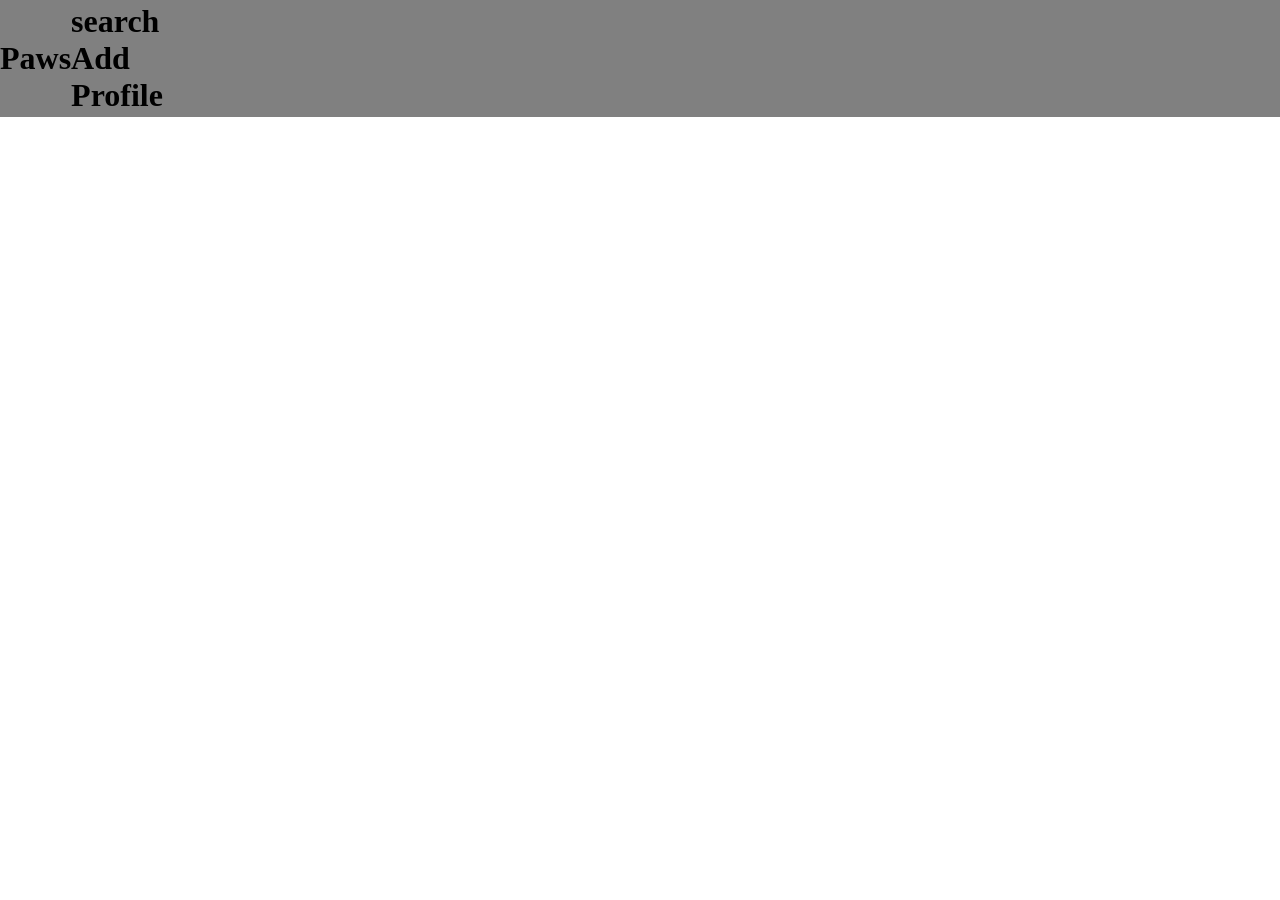
==== index.html @ 9fe13c65 "Added basic login and signup page" ====
<!DOCTYPE html>
<html lang="en">
<head>
  <meta charset="UTF-8">
  <meta name="viewport" content="width=device-width, initial-scale=1.0">
  <title>Paws Main</title>
  <link rel="stylesheet" href="./styles/index.css">
</head>
<body>

  <div class="navbar">
    <div class="left-navbar">
      <!-- <img src="./images/logo.jpg" id="logo"> -->
      <h1>Paws</h1>
    </div>

    <div class="right-navbar">
      <h1>search</h1>
      <h1>Add</h1>
      <h1>Profile</h1>
    </div>
  </div>

</body>
</html>
---- styles/index.css ----
*{
  margin:0;
  padding:0;
  box-sizing:border-box;
}

body{
  height:100vh;
}

.navbar{
  height: 13vh;
  background-color:grey;
  position:sticky;
  top:0;
  display:flex;
  align-items:center;
}

#logo{
  height:11vh;
}
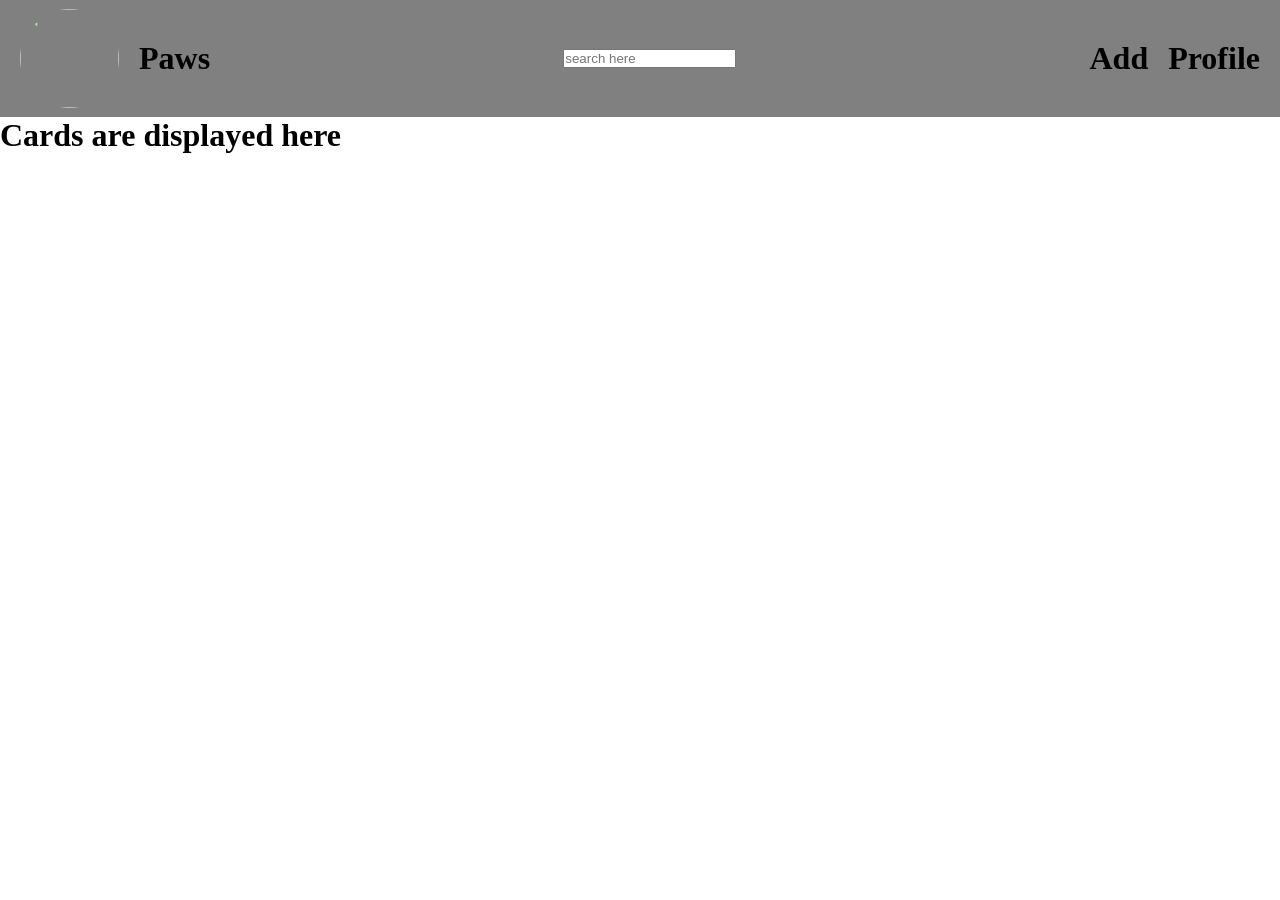
==== commit 1afd8d49: "Created a basic index.html page and added basic css" ====
--- a/index.html
+++ b/index.html
@@ -10,16 +10,22 @@
 
   <div class="navbar">
     <div class="left-navbar">
-      <!-- <img src="./images/logo.jpg" id="logo"> -->
+      <img src="./images/logo.jpg" id="logo">
       <h1>Paws</h1>
     </div>
 
+    <div id="search-bar">
+        <input type="text" placeholder="search here">
+    </div>
+
     <div class="right-navbar">
-      <h1>search</h1>
       <h1>Add</h1>
       <h1>Profile</h1>
     </div>
   </div>
-
+  
+  <div class="cards">
+      <h1>Cards are displayed here</h1>
+  </div>
 </body>
 </html>
--- a/styles/index.css
+++ b/styles/index.css
@@ -15,8 +15,30 @@
   top:0;
   display:flex;
   align-items:center;
+  padding:0 20px;
+}
+
+.left-navbar{
+  display:flex;
+  gap:20px;
+  align-items:center;
+}
+
+.right-navbar{
+  display:flex; 
+  align-items:flex-end;
+  margin-left:auto;
+  gap:20px;
 }
 
 #logo{
   height:11vh;
+  width:11vh;
+  border-radius:50rem;
+}
+
+#search-bar{
+  flex:1;
+  display:flex; 
+  justify-content:center;
 }
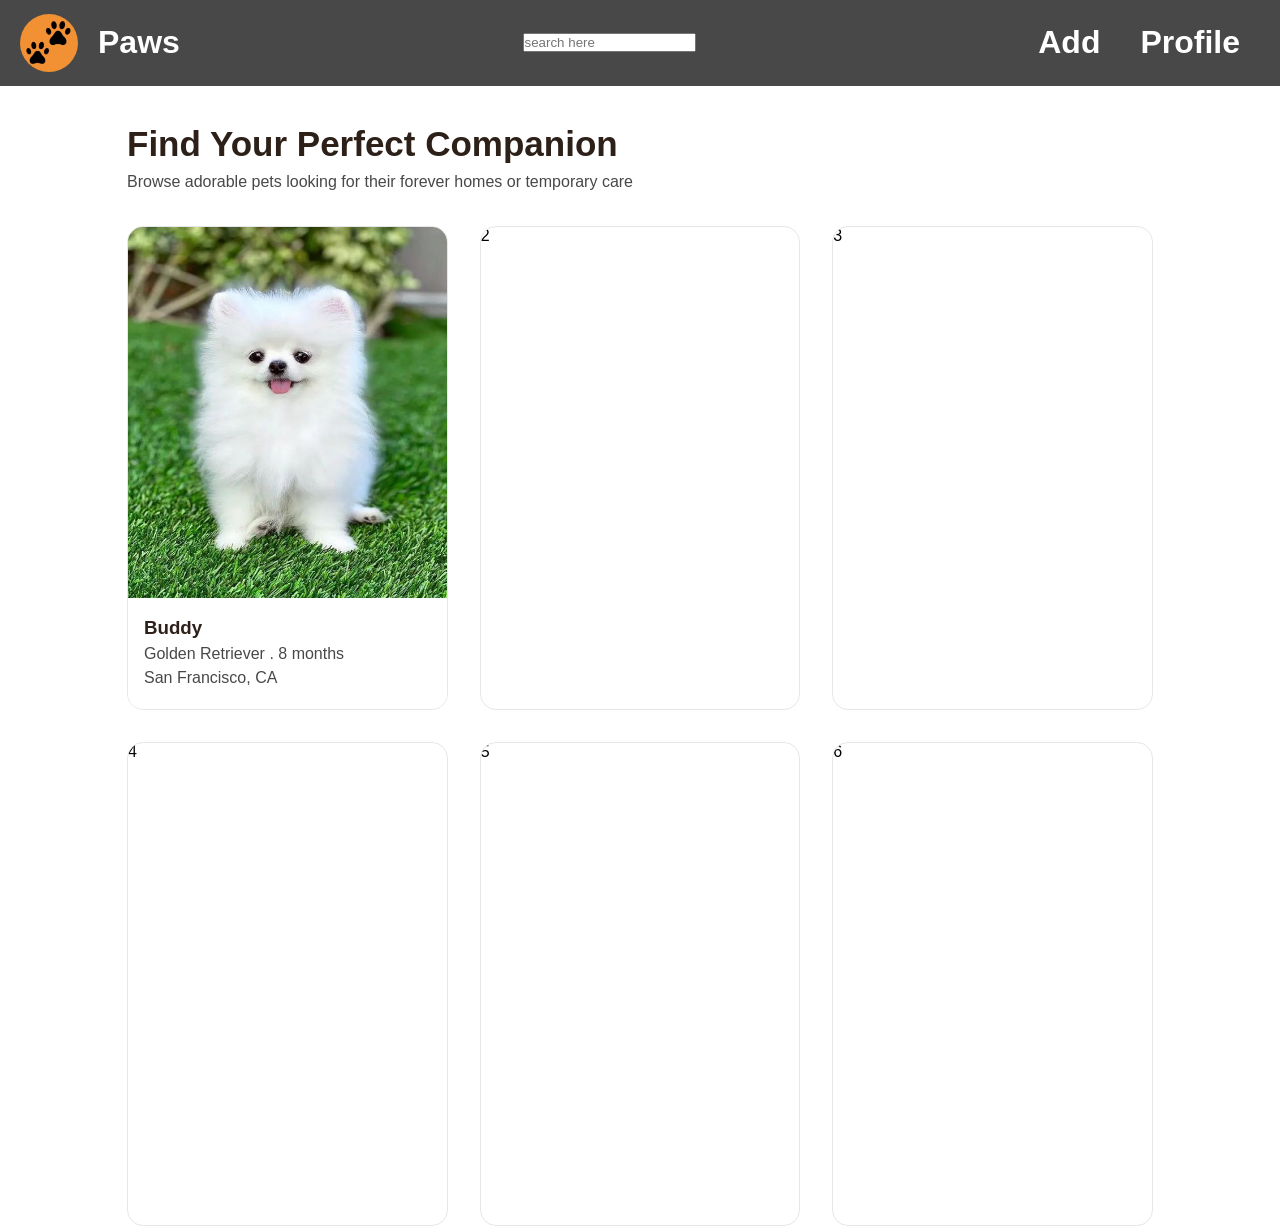
==== commit f2628af7: "Implement cards layout" ====
--- a/index.html
+++ b/index.html
@@ -22,10 +22,28 @@
       <h1>Add</h1>
       <h1>Profile</h1>
     </div>
-  </div>
+  </div>  
+  <div class="body-container">
+    <div class="heading">
+      <h3>Find Your Perfect Companion</h3>
+      <p>Browse adorable pets looking for their forever homes or temporary care</p>
+    </div>
   
-  <div class="cards">
-      <h1>Cards are displayed here</h1>
+    <div class="cards-container">
+        <div class="card card1">
+          <img src="./images/doggy.jpg" class="card-image">
+          <div class="card-content">
+            <h3>Buddy</h3>
+            <p>Golden Retriever . 8 months</p>
+            <p>San Francisco, CA</p>
+          </div>
+        </div>
+        <div class="card card2">2</div>
+        <div class="card card3">3</div>
+        <div class="card card4">4</div>
+        <div class="card card5">5</div>
+        <div class="card card6">6</div>
+    </div>
   </div>
 </body>
 </html>
--- a/styles/index.css
+++ b/styles/index.css
@@ -2,6 +2,7 @@
   margin:0;
   padding:0;
   box-sizing:border-box;
+  font-family:'Poppins',sans-serif;
 }
 
 body{
@@ -9,36 +10,110 @@
 }
 
 .navbar{
-  height: 13vh;
-  background-color:grey;
   position:sticky;
   top:0;
+  padding:0 40px 0 20px;
+  background-color:#484848;
+  color:white;
+  height:9.5vh;
   display:flex;
   align-items:center;
-  padding:0 20px;
+  justify-content:space-between;
+}
+
+#logo{
+  background-color:#F29133;
+  height:58px;
+  width:58px;
+  border-radius:50rem;
 }
 
 .left-navbar{
   display:flex;
+  justify-content:flex-start;
+  align-items:center;
   gap:20px;
-  align-items:center;
 }
 
 .right-navbar{
-  display:flex; 
-  align-items:flex-end;
-  margin-left:auto;
-  gap:20px;
-}
-
-#logo{
-  height:11vh;
-  width:11vh;
-  border-radius:50rem;
+  gap:40px;
+  display:flex;
 }
 
 #search-bar{
   flex:1;
   display:flex; 
   justify-content:center;
+}
+
+.body-container{
+  margin:32px 127px;
+}
+
+.heading{
+  line-height:1.5;
+  margin-bottom:32px;
+}
+
+.heading h3{
+  font-size:35px;
+  color:#2D2018;
+}
+
+.heading p{
+  font-size:16px;
+  color:#484848;
+}
+
+.cards-container{
+  height:auto;
+  width:auto;
+  display:grid;
+  grid-template-columns:1fr 1fr 1fr;
+  gap:32px;
+}
+
+.card{
+  height:484px;
+  border-radius:1rem;
+  overflow:hidden;
+  background:white;
+  display:flex;
+  flex-direction:column;
+  border: 1px solid #e5e7eb;
+}
+
+.card-image{
+  height:77%;
+  width:100%;
+  display:block;
+  transition: transform 0.3s ease;
+}
+
+.card:hover{
+  box-shadow:0 4px 12px -5px rgba(0, 0, 0, 0.3);
+}
+
+.card:hover .card-image {
+  transform: scale(1.03);
+}
+
+.card-content{
+  height:23%;
+  padding:16px;
+  display:flex;
+  flex-direction:column;
+  justify-content:flex-start;
+  line-height:1.5;
+  background-color:white;
+  z-index:2;
+  box-sizing:border-box;
+}
+
+.card-content h3{
+  color:#2D2018;
+}
+
+.card-content p{
+  color:#484848;
 }
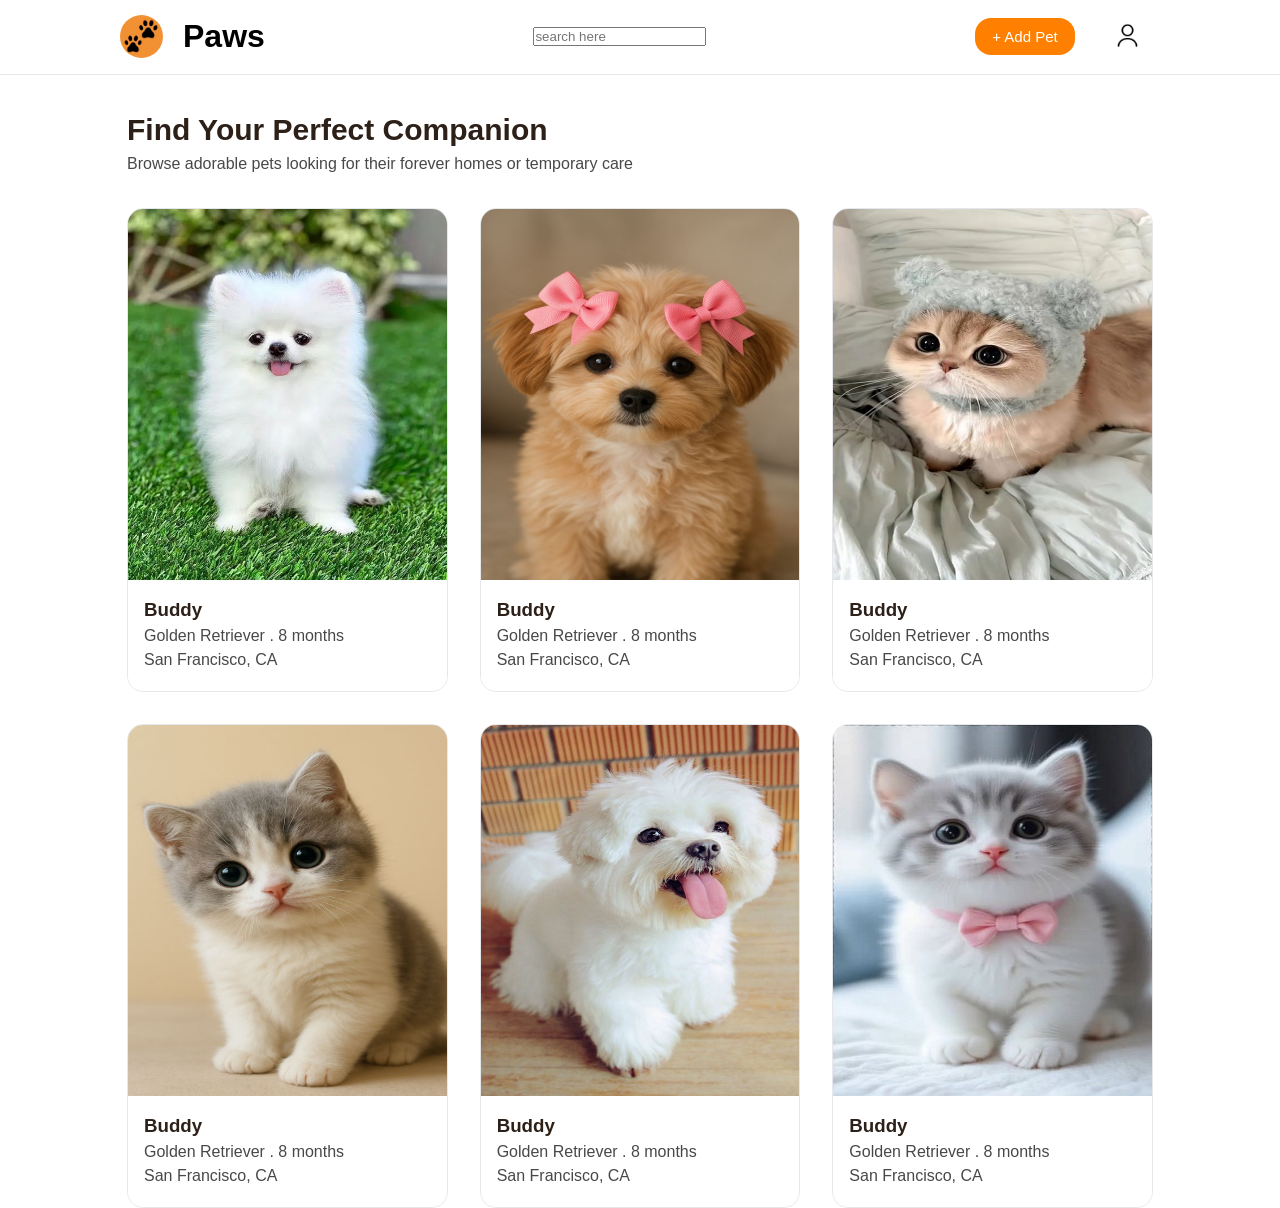
==== commit 3113fdb1: "Complete the index page" ====
--- a/index.html
+++ b/index.html
@@ -19,10 +19,11 @@
     </div>
 
     <div class="right-navbar">
-      <h1>Add</h1>
-      <h1>Profile</h1>
+      <button id="add">+ Add Pet</button>
+      <img id="profile-icon" src="./images/profileIcon.png">
     </div>
   </div>  
+
   <div class="body-container">
     <div class="heading">
       <h3>Find Your Perfect Companion</h3>
@@ -31,18 +32,53 @@
   
     <div class="cards-container">
         <div class="card card1">
-          <img src="./images/doggy.jpg" class="card-image">
+          <img src="./images/pic1.jpg" class="card-image">
           <div class="card-content">
             <h3>Buddy</h3>
             <p>Golden Retriever . 8 months</p>
             <p>San Francisco, CA</p>
           </div>
         </div>
-        <div class="card card2">2</div>
-        <div class="card card3">3</div>
-        <div class="card card4">4</div>
-        <div class="card card5">5</div>
-        <div class="card card6">6</div>
+        <div class="card card2">
+          <img src="./images/pic2.jpg" class="card-image">
+          <div class="card-content">
+            <h3>Buddy</h3>
+            <p>Golden Retriever . 8 months</p>
+            <p>San Francisco, CA</p>
+          </div>
+        </div>
+        <div class="card card3">
+          <img src="./images/pic3.jpg" class="card-image">
+          <div class="card-content">
+            <h3>Buddy</h3>
+            <p>Golden Retriever . 8 months</p>
+            <p>San Francisco, CA</p>
+          </div>
+        </div>
+        <div class="card card4">
+          <img src="./images/pic4.jpg" class="card-image">
+          <div class="card-content">
+            <h3>Buddy</h3>
+            <p>Golden Retriever . 8 months</p>
+            <p>San Francisco, CA</p>
+          </div>
+        </div>
+        <div class="card card5">
+          <img src="./images/pic5.jpg" class="card-image">
+          <div class="card-content">
+            <h3>Buddy</h3>
+            <p>Golden Retriever . 8 months</p>
+            <p>San Francisco, CA</p>
+          </div>
+        </div>
+        <div class="card card6">
+          <img src="./images/pic6.jpg" class="card-image">
+          <div class="card-content">
+            <h3>Buddy</h3>
+            <p>Golden Retriever . 8 months</p>
+            <p>San Francisco, CA</p>
+          </div>
+        </div>
     </div>
   </div>
 </body>
--- a/styles/index.css
+++ b/styles/index.css
@@ -13,18 +13,20 @@
   position:sticky;
   top:0;
   padding:0 40px 0 20px;
-  background-color:#484848;
-  color:white;
-  height:9.5vh;
+  background-color:white;
+  color:black;
+  height:8.3vh;
   display:flex;
   align-items:center;
   justify-content:space-between;
+  border-bottom:1px solid #e5e7eb;
+  z-index:1;
 }
 
 #logo{
   background-color:#F29133;
-  height:58px;
-  width:58px;
+  height:43px;
+  width:43px;
   border-radius:50rem;
 }
 
@@ -33,11 +35,33 @@
   justify-content:flex-start;
   align-items:center;
   gap:20px;
+  margin-left:100px;
+  font-size:16px;
 }
 
 .right-navbar{
   gap:40px;
   display:flex;
+}
+
+#add{
+  background-color:#ff8000;
+  width:100px;
+  font-size:15px;
+  border:none;
+  border-radius:1rem;
+  color:white;
+  padding:10px;
+}
+
+#profile-icon{
+  height:25px;
+  width:25px;
+  margin-right:100px;
+  margin-top:5px;
+  display:flex;
+  align-items:center;
+  justify-content:center;
 }
 
 #search-bar{
@@ -56,7 +80,7 @@
 }
 
 .heading h3{
-  font-size:35px;
+  font-size:30px;
   color:#2D2018;
 }
 
@@ -106,7 +130,6 @@
   justify-content:flex-start;
   line-height:1.5;
   background-color:white;
-  z-index:2;
   box-sizing:border-box;
 }
 
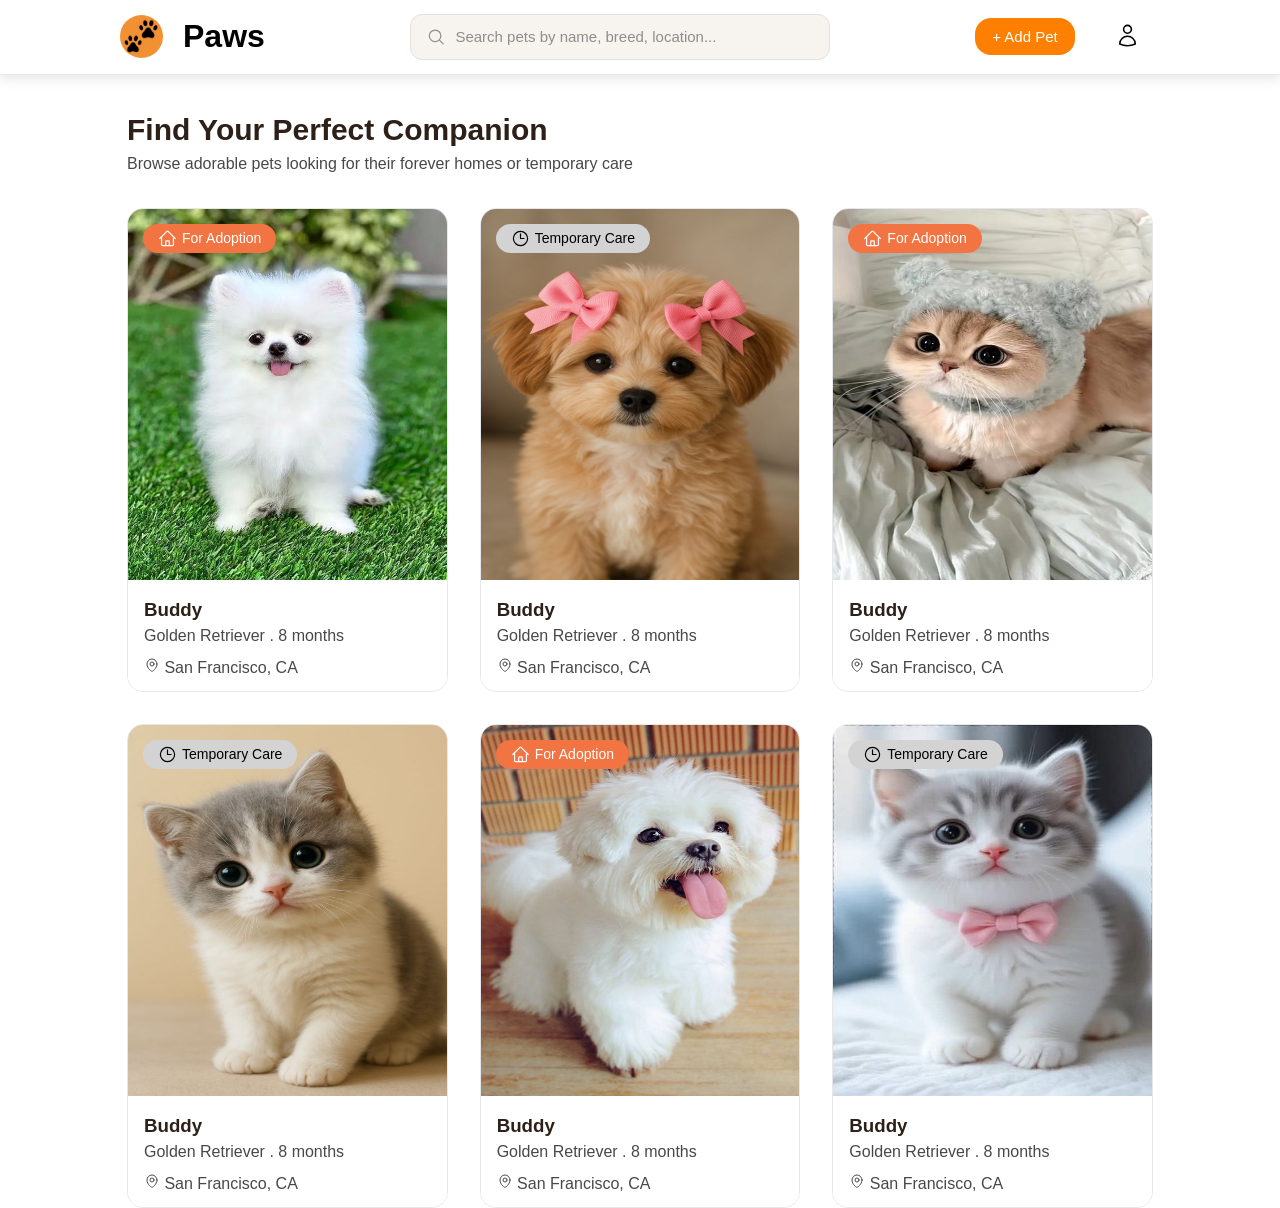
==== commit 0162af56: "Complete index page styling" ====
--- a/index.html
+++ b/index.html
@@ -14,13 +14,18 @@
       <h1>Paws</h1>
     </div>
 
-    <div id="search-bar">
-        <input type="text" placeholder="search here">
+    <div class="search-wrapper">
+      <svg xmlns="http://www.w3.org/2000/svg" fill="none" viewBox="0 0 24 24" stroke-width="1.5" stroke="currentColor" class="search-icon">
+        <path stroke-linecap="round" stroke-linejoin="round" d="m21 21-5.197-5.197m0 0A7.5 7.5 0 1 0 5.196 5.196a7.5 7.5 0 0 0 10.607 10.607Z" />
+      </svg>
+      <input type="search" placeholder="Search pets by name, breed, location..." />
     </div>
 
     <div class="right-navbar">
       <button id="add">+ Add Pet</button>
-      <img id="profile-icon" src="./images/profileIcon.png">
+      <svg xmlns="http://www.w3.org/2000/svg" fill="none" viewBox="0 0 24 24" stroke-width="1.5" stroke="currentColor" class="profile-icon">
+        <path stroke-linecap="round" stroke-linejoin="round" d="M15.75 6a3.75 3.75 0 1 1-7.5 0 3.75 3.75 0 0 1 7.5 0ZM4.501 20.118a7.5 7.5 0 0 1 14.998 0A17.933 17.933 0 0 1 12 21.75c-2.676 0-5.216-.584-7.499-1.632Z" />
+      </svg>
     </div>
   </div>  
 
@@ -31,54 +36,132 @@
     </div>
   
     <div class="cards-container">
-        <div class="card card1">
-          <img src="./images/pic1.jpg" class="card-image">
+
+      <div class="card card1">
+          <div class="image-container">
+            <div class="badge1">
+              <svg xmlns="http://www.w3.org/2000/svg" fill="none" viewBox="0 0 24 24" stroke-width="1.5" stroke="currentColor" class="home-icon">
+              <path stroke-linecap="round" stroke-linejoin="round" d="m2.25 12 8.954-8.955c.44-.439 1.152-.439 1.591 0L21.75 12M4.5 9.75v10.125c0 .621.504 1.125 1.125 1.125H9.75v-4.875c0-.621.504-1.125 1.125-1.125h2.25c.621 0 1.125.504 1.125 1.125V21h4.125c.621 0 1.125-.504 1.125-1.125V9.75M8.25 21h8.25" /></svg>
+              For Adoption
+            </div>
+            <img src="./images/pic1.jpg" class="card-image">
+          </div>
           <div class="card-content">
             <h3>Buddy</h3>
             <p>Golden Retriever . 8 months</p>
-            <p>San Francisco, CA</p>
+            <p class="loc">
+              <svg xmlns="http://www.w3.org/2000/svg" fill="none" viewBox="0 0 24 24" stroke-width="1.5" stroke="currentColor" class="loc-icon">
+              <path stroke-linecap="round" stroke-linejoin="round" d="M15 10.5a3 3 0 1 1-6 0 3 3 0 0 1 6 0Z" />
+              <path stroke-linecap="round" stroke-linejoin="round" d="M19.5 10.5c0 7.142-7.5 11.25-7.5 11.25S4.5 17.642 4.5 10.5a7.5 7.5 0 1 1 15 0Z" /></svg>
+              San Francisco, CA
+            </p>
           </div>
+      </div>
+
+      <div class="card card2">
+        <div class="image-container">
+          <div class="badge2">
+            <svg xmlns="http://www.w3.org/2000/svg" fill="none" viewBox="0 0 24 24" stroke-width="1.5" stroke="currentColor" class="clock-icon">
+            <path stroke-linecap="round" stroke-linejoin="round" d="M12 6v6h4.5m4.5 0a9 9 0 1 1-18 0 9 9 0 0 1 18 0Z" /></svg>
+            Temporary Care
+          </div>
+          <img src="./images/pic2.jpg" class="card-image">
         </div>
-        <div class="card card2">
-          <img src="./images/pic2.jpg" class="card-image">
-          <div class="card-content">
-            <h3>Buddy</h3>
-            <p>Golden Retriever . 8 months</p>
-            <p>San Francisco, CA</p>
+        <div class="card-content">
+          <h3>Buddy</h3>
+          <p>Golden Retriever . 8 months</p>
+          <p class="loc">
+            <svg xmlns="http://www.w3.org/2000/svg" fill="none" viewBox="0 0 24 24" stroke-width="1.5" stroke="currentColor" class="loc-icon">
+            <path stroke-linecap="round" stroke-linejoin="round" d="M15 10.5a3 3 0 1 1-6 0 3 3 0 0 1 6 0Z" />
+            <path stroke-linecap="round" stroke-linejoin="round" d="M19.5 10.5c0 7.142-7.5 11.25-7.5 11.25S4.5 17.642 4.5 10.5a7.5 7.5 0 1 1 15 0Z" /></svg>
+            San Francisco, CA
+          </p>
+        </div>
+      </div>
+
+      <div class="card card3">
+        <div class="image-container">
+          <div class="badge1">
+              <svg xmlns="http://www.w3.org/2000/svg" fill="none" viewBox="0 0 24 24" stroke-width="1.5" stroke="currentColor" class="home-icon">
+              <path stroke-linecap="round" stroke-linejoin="round" d="m2.25 12 8.954-8.955c.44-.439 1.152-.439 1.591 0L21.75 12M4.5 9.75v10.125c0 .621.504 1.125 1.125 1.125H9.75v-4.875c0-.621.504-1.125 1.125-1.125h2.25c.621 0 1.125.504 1.125 1.125V21h4.125c.621 0 1.125-.504 1.125-1.125V9.75M8.25 21h8.25" /></svg>
+              For Adoption
           </div>
+          <img src="./images/pic3.jpg" class="card-image">
         </div>
-        <div class="card card3">
-          <img src="./images/pic3.jpg" class="card-image">
-          <div class="card-content">
-            <h3>Buddy</h3>
-            <p>Golden Retriever . 8 months</p>
-            <p>San Francisco, CA</p>
+        <div class="card-content">
+          <h3>Buddy</h3>
+          <p>Golden Retriever . 8 months</p>
+          <p class="loc">
+            <svg xmlns="http://www.w3.org/2000/svg" fill="none" viewBox="0 0 24 24" stroke-width="1.5" stroke="currentColor" class="loc-icon">
+            <path stroke-linecap="round" stroke-linejoin="round" d="M15 10.5a3 3 0 1 1-6 0 3 3 0 0 1 6 0Z" />
+            <path stroke-linecap="round" stroke-linejoin="round" d="M19.5 10.5c0 7.142-7.5 11.25-7.5 11.25S4.5 17.642 4.5 10.5a7.5 7.5 0 1 1 15 0Z" /></svg>
+            San Francisco, CA
+          </p>
+        </div>
+      </div>
+
+      <div class="card card4">
+        <div class="image-container">
+          <div class="badge2">
+            <svg xmlns="http://www.w3.org/2000/svg" fill="none" viewBox="0 0 24 24" stroke-width="1.5" stroke="currentColor" class="clock-icon">
+            <path stroke-linecap="round" stroke-linejoin="round" d="M12 6v6h4.5m4.5 0a9 9 0 1 1-18 0 9 9 0 0 1 18 0Z" /></svg>
+            Temporary Care
           </div>
+          <img src="./images/pic4.jpg" class="card-image">
         </div>
-        <div class="card card4">
-          <img src="./images/pic4.jpg" class="card-image">
-          <div class="card-content">
-            <h3>Buddy</h3>
-            <p>Golden Retriever . 8 months</p>
-            <p>San Francisco, CA</p>
+        <div class="card-content">
+          <h3>Buddy</h3>
+          <p>Golden Retriever . 8 months</p>
+          <p class="loc">
+            <svg xmlns="http://www.w3.org/2000/svg" fill="none" viewBox="0 0 24 24" stroke-width="1.5" stroke="currentColor" class="loc-icon">
+            <path stroke-linecap="round" stroke-linejoin="round" d="M15 10.5a3 3 0 1 1-6 0 3 3 0 0 1 6 0Z" />
+            <path stroke-linecap="round" stroke-linejoin="round" d="M19.5 10.5c0 7.142-7.5 11.25-7.5 11.25S4.5 17.642 4.5 10.5a7.5 7.5 0 1 1 15 0Z" /></svg>
+            San Francisco, CA
+          </p>
+        </div>
+      </div>
+
+      <div class="card card5">
+        <div class="image-container">
+          <div class="badge1">
+              <svg xmlns="http://www.w3.org/2000/svg" fill="none" viewBox="0 0 24 24" stroke-width="1.5" stroke="currentColor" class="home-icon">
+              <path stroke-linecap="round" stroke-linejoin="round" d="m2.25 12 8.954-8.955c.44-.439 1.152-.439 1.591 0L21.75 12M4.5 9.75v10.125c0 .621.504 1.125 1.125 1.125H9.75v-4.875c0-.621.504-1.125 1.125-1.125h2.25c.621 0 1.125.504 1.125 1.125V21h4.125c.621 0 1.125-.504 1.125-1.125V9.75M8.25 21h8.25" /></svg>
+              For Adoption
+            </div>
+          <img src="./images/pic5.jpg" class="card-image">
+        </div>
+        <div class="card-content">
+          <h3>Buddy</h3>
+          <p>Golden Retriever . 8 months</p>
+          <p class="loc">
+            <svg xmlns="http://www.w3.org/2000/svg" fill="none" viewBox="0 0 24 24" stroke-width="1.5" stroke="currentColor" class="loc-icon">
+            <path stroke-linecap="round" stroke-linejoin="round" d="M15 10.5a3 3 0 1 1-6 0 3 3 0 0 1 6 0Z" />
+            <path stroke-linecap="round" stroke-linejoin="round" d="M19.5 10.5c0 7.142-7.5 11.25-7.5 11.25S4.5 17.642 4.5 10.5a7.5 7.5 0 1 1 15 0Z" /></svg>
+            San Francisco, CA
+          </p>
+        </div>
+      </div>
+
+      <div class="card card6">
+        <div class="image-container">
+          <div class="badge2">
+            <svg xmlns="http://www.w3.org/2000/svg" fill="none" viewBox="0 0 24 24" stroke-width="1.5" stroke="currentColor" class="clock-icon">
+            <path stroke-linecap="round" stroke-linejoin="round" d="M12 6v6h4.5m4.5 0a9 9 0 1 1-18 0 9 9 0 0 1 18 0Z" /></svg>
+            Temporary Care
           </div>
+          <img src="./images/pic6.jpg" class="card-image">
         </div>
-        <div class="card card5">
-          <img src="./images/pic5.jpg" class="card-image">
-          <div class="card-content">
-            <h3>Buddy</h3>
-            <p>Golden Retriever . 8 months</p>
-            <p>San Francisco, CA</p>
-          </div>
+        <div class="card-content">
+          <h3>Buddy</h3>
+          <p>Golden Retriever . 8 months</p>
+          <p class="loc">
+            <svg xmlns="http://www.w3.org/2000/svg" fill="none" viewBox="0 0 24 24" stroke-width="1.5" stroke="currentColor" class="loc-icon">
+            <path stroke-linecap="round" stroke-linejoin="round" d="M15 10.5a3 3 0 1 1-6 0 3 3 0 0 1 6 0Z" />
+            <path stroke-linecap="round" stroke-linejoin="round" d="M19.5 10.5c0 7.142-7.5 11.25-7.5 11.25S4.5 17.642 4.5 10.5a7.5 7.5 0 1 1 15 0Z" /></svg>
+            San Francisco, CA
+          </p>
         </div>
-        <div class="card card6">
-          <img src="./images/pic6.jpg" class="card-image">
-          <div class="card-content">
-            <h3>Buddy</h3>
-            <p>Golden Retriever . 8 months</p>
-            <p>San Francisco, CA</p>
-          </div>
-        </div>
+      </div>
     </div>
   </div>
 </body>
--- a/styles/index.css
+++ b/styles/index.css
@@ -21,6 +21,7 @@
   justify-content:space-between;
   border-bottom:1px solid #e5e7eb;
   z-index:1;
+  box-shadow:0 4px 12px rgba(0, 0, 0, 0.1);
 }
 
 #logo{
@@ -54,20 +55,60 @@
   padding:10px;
 }
 
-#profile-icon{
-  height:25px;
-  width:25px;
-  margin-right:100px;
-  margin-top:5px;
-  display:flex;
-  align-items:center;
-  justify-content:center;
-}
-
-#search-bar{
-  flex:1;
-  display:flex; 
-  justify-content:center;
+.profile-icon{
+  position: relative;
+  height: 25px;
+  width: 25px;
+  margin-right: 100px;
+  margin-top: 5px;
+  display: flex;
+  align-items: center;
+  justify-content: center;
+  z-index:1;
+  cursor: pointer;
+  border-radius: 50%;
+}
+
+.profile-icon:hover{
+  color: white;
+  background-color:#2D2018;
+  outline: 6px solid #2D2018;
+  outline-offset: -1px;
+}
+
+.search-wrapper {
+  display: flex;
+  align-items: center;
+  gap: 10px;
+  width: 420px;
+  padding: 12px 16px;
+  background-color: #f7f3ef;   
+  border: 1px solid #e5e1dc;
+  border-radius: 12px;
+}
+
+.search-wrapper input {
+  border: none;
+  outline: none;
+  background: transparent;
+  width: 100%;
+  font-size: 15px;
+  color: #333;
+}
+
+.search-wrapper input::placeholder {
+  color: #8d8d8d;
+}
+
+.search-wrapper:focus-within{
+  box-shadow: 0 0 0 1px #f29133;  
+  outline-offset: -1px;
+}
+
+.search-icon{
+  height:20px;
+  width:20px;
+  color:#8d8d8d;
 }
 
 .body-container{
@@ -105,13 +146,61 @@
   display:flex;
   flex-direction:column;
   border: 1px solid #e5e7eb;
-}
-
-.card-image{
+  overflow:hidden;
+}
+
+.image-container{
+  position:relative;
   height:77%;
   width:100%;
   display:block;
   transition: transform 0.3s ease;
+  flex-shrink:0;
+}
+
+.badge1 {
+  position: absolute;
+  top: 15px;
+  left: 15px;
+  background-color: #f27442;
+  color: white;
+  padding: 5px 15px;
+  border-radius: 20px;
+  font-size: 14px;
+  display: flex;
+  align-items: center;
+  gap: 5px;
+  z-index: 2;
+}
+
+.badge2{
+  position: absolute;
+  top: 15px;
+  left: 15px;
+  background-color:#d3d3d3;
+  color:black;
+  padding: 5px 15px;
+  border-radius: 20px;
+  font-size: 14px;
+  display: flex;
+  align-items: center;
+  gap: 5px;
+  z-index: 2;
+}
+
+.home-icon{
+  height:19px;
+  width:19px;
+}
+
+.clock-icon{
+  height:19px;
+  width:19px;
+}
+
+.card-image{
+  height:100%;
+  width:100%;
 }
 
 .card:hover{
@@ -123,6 +212,7 @@
 }
 
 .card-content{
+  z-index:1;
   height:23%;
   padding:16px;
   display:flex;
@@ -139,4 +229,15 @@
 
 .card-content p{
   color:#484848;
+}
+
+.loc{
+  line-height:2.5;
+}
+
+.loc-icon{
+  height:16px;
+  width:16px;
+  background-color:none;
+  flex-shrink:0;
 }
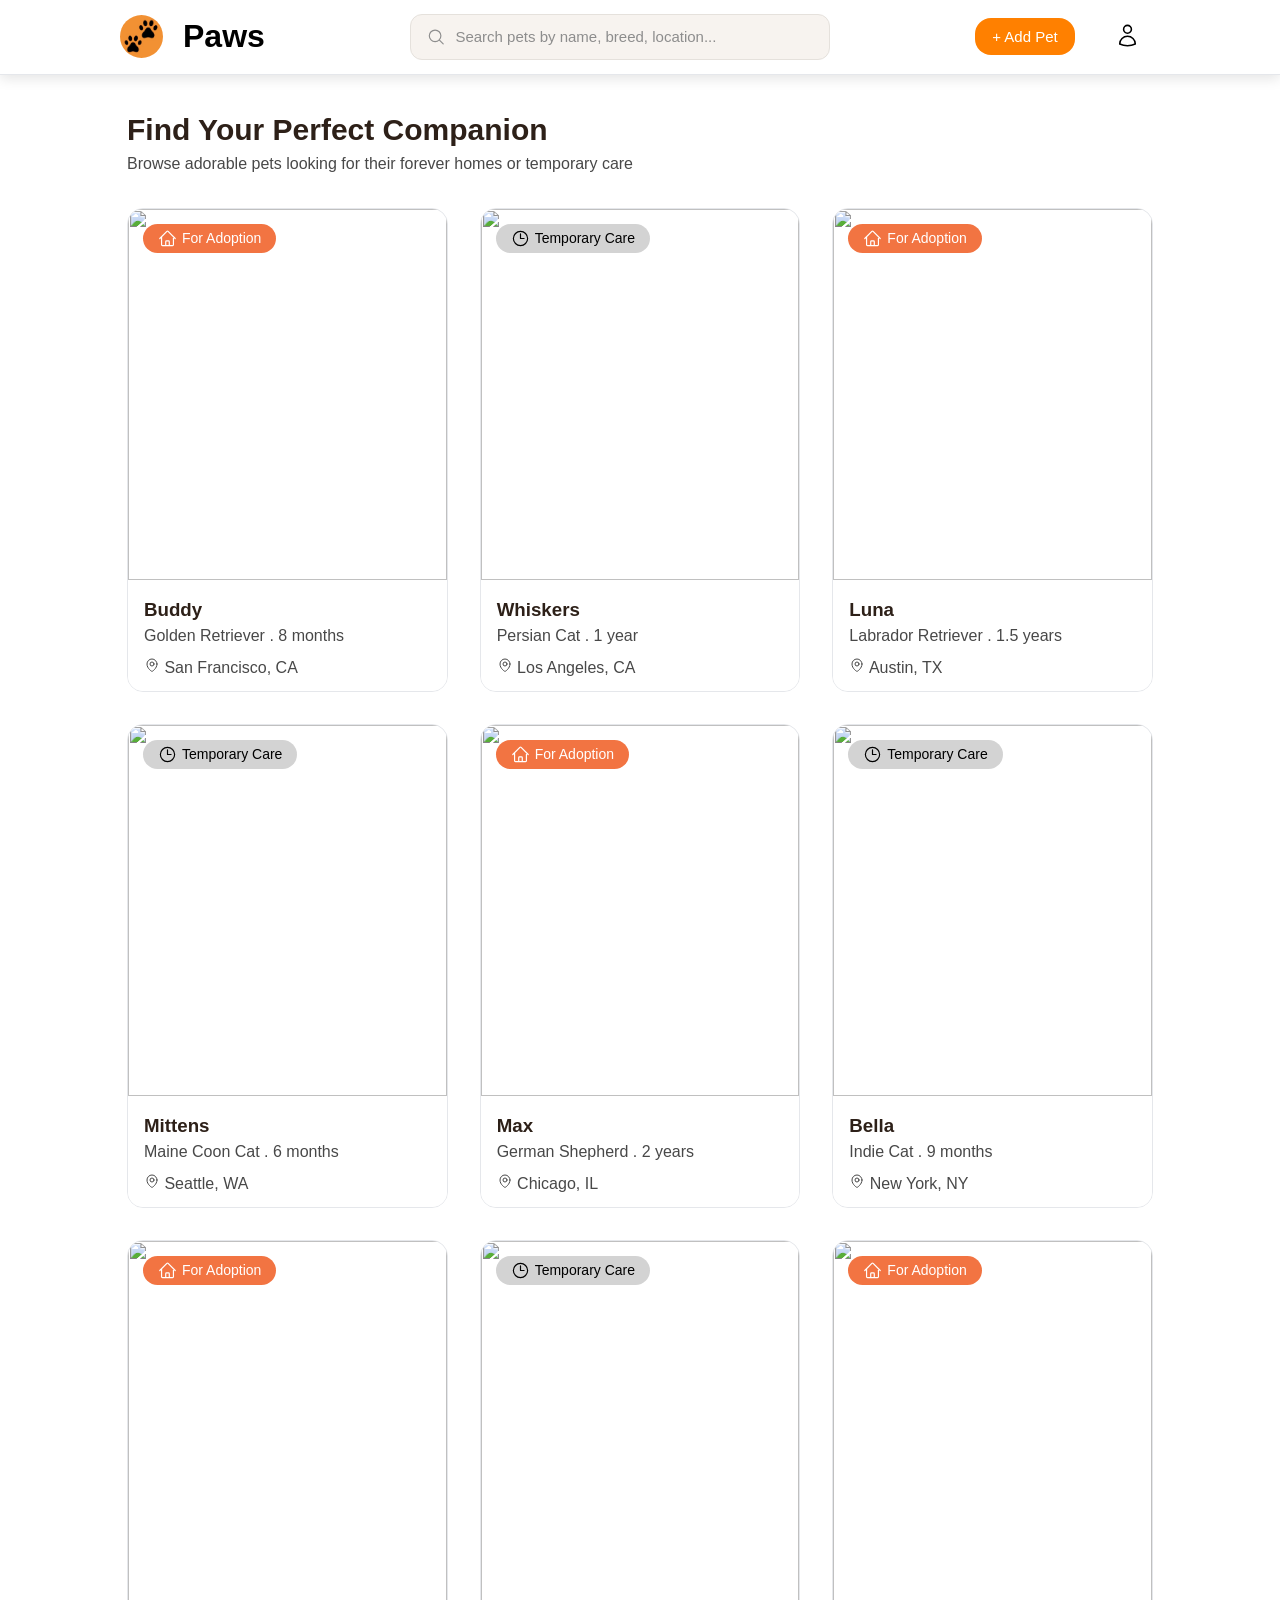
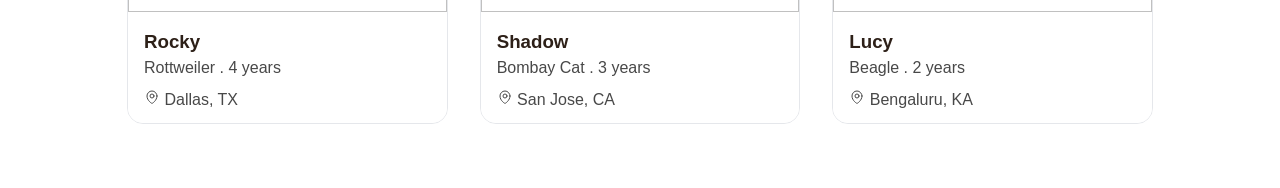
==== commit a2a80d64: "Render pet cards dynamically using JS object" ====
--- a/index.html
+++ b/index.html
@@ -6,7 +6,7 @@
   <title>Paws Main</title>
   <link rel="stylesheet" href="./styles/index.css">
 </head>
-<body>
+  <body>
 
   <div class="navbar">
     <div class="left-navbar">
@@ -35,134 +35,9 @@
       <p>Browse adorable pets looking for their forever homes or temporary care</p>
     </div>
   
-    <div class="cards-container">
-
-      <div class="card card1">
-          <div class="image-container">
-            <div class="badge1">
-              <svg xmlns="http://www.w3.org/2000/svg" fill="none" viewBox="0 0 24 24" stroke-width="1.5" stroke="currentColor" class="home-icon">
-              <path stroke-linecap="round" stroke-linejoin="round" d="m2.25 12 8.954-8.955c.44-.439 1.152-.439 1.591 0L21.75 12M4.5 9.75v10.125c0 .621.504 1.125 1.125 1.125H9.75v-4.875c0-.621.504-1.125 1.125-1.125h2.25c.621 0 1.125.504 1.125 1.125V21h4.125c.621 0 1.125-.504 1.125-1.125V9.75M8.25 21h8.25" /></svg>
-              For Adoption
-            </div>
-            <img src="./images/pic1.jpg" class="card-image">
-          </div>
-          <div class="card-content">
-            <h3>Buddy</h3>
-            <p>Golden Retriever . 8 months</p>
-            <p class="loc">
-              <svg xmlns="http://www.w3.org/2000/svg" fill="none" viewBox="0 0 24 24" stroke-width="1.5" stroke="currentColor" class="loc-icon">
-              <path stroke-linecap="round" stroke-linejoin="round" d="M15 10.5a3 3 0 1 1-6 0 3 3 0 0 1 6 0Z" />
-              <path stroke-linecap="round" stroke-linejoin="round" d="M19.5 10.5c0 7.142-7.5 11.25-7.5 11.25S4.5 17.642 4.5 10.5a7.5 7.5 0 1 1 15 0Z" /></svg>
-              San Francisco, CA
-            </p>
-          </div>
-      </div>
-
-      <div class="card card2">
-        <div class="image-container">
-          <div class="badge2">
-            <svg xmlns="http://www.w3.org/2000/svg" fill="none" viewBox="0 0 24 24" stroke-width="1.5" stroke="currentColor" class="clock-icon">
-            <path stroke-linecap="round" stroke-linejoin="round" d="M12 6v6h4.5m4.5 0a9 9 0 1 1-18 0 9 9 0 0 1 18 0Z" /></svg>
-            Temporary Care
-          </div>
-          <img src="./images/pic2.jpg" class="card-image">
-        </div>
-        <div class="card-content">
-          <h3>Buddy</h3>
-          <p>Golden Retriever . 8 months</p>
-          <p class="loc">
-            <svg xmlns="http://www.w3.org/2000/svg" fill="none" viewBox="0 0 24 24" stroke-width="1.5" stroke="currentColor" class="loc-icon">
-            <path stroke-linecap="round" stroke-linejoin="round" d="M15 10.5a3 3 0 1 1-6 0 3 3 0 0 1 6 0Z" />
-            <path stroke-linecap="round" stroke-linejoin="round" d="M19.5 10.5c0 7.142-7.5 11.25-7.5 11.25S4.5 17.642 4.5 10.5a7.5 7.5 0 1 1 15 0Z" /></svg>
-            San Francisco, CA
-          </p>
-        </div>
-      </div>
-
-      <div class="card card3">
-        <div class="image-container">
-          <div class="badge1">
-              <svg xmlns="http://www.w3.org/2000/svg" fill="none" viewBox="0 0 24 24" stroke-width="1.5" stroke="currentColor" class="home-icon">
-              <path stroke-linecap="round" stroke-linejoin="round" d="m2.25 12 8.954-8.955c.44-.439 1.152-.439 1.591 0L21.75 12M4.5 9.75v10.125c0 .621.504 1.125 1.125 1.125H9.75v-4.875c0-.621.504-1.125 1.125-1.125h2.25c.621 0 1.125.504 1.125 1.125V21h4.125c.621 0 1.125-.504 1.125-1.125V9.75M8.25 21h8.25" /></svg>
-              For Adoption
-          </div>
-          <img src="./images/pic3.jpg" class="card-image">
-        </div>
-        <div class="card-content">
-          <h3>Buddy</h3>
-          <p>Golden Retriever . 8 months</p>
-          <p class="loc">
-            <svg xmlns="http://www.w3.org/2000/svg" fill="none" viewBox="0 0 24 24" stroke-width="1.5" stroke="currentColor" class="loc-icon">
-            <path stroke-linecap="round" stroke-linejoin="round" d="M15 10.5a3 3 0 1 1-6 0 3 3 0 0 1 6 0Z" />
-            <path stroke-linecap="round" stroke-linejoin="round" d="M19.5 10.5c0 7.142-7.5 11.25-7.5 11.25S4.5 17.642 4.5 10.5a7.5 7.5 0 1 1 15 0Z" /></svg>
-            San Francisco, CA
-          </p>
-        </div>
-      </div>
-
-      <div class="card card4">
-        <div class="image-container">
-          <div class="badge2">
-            <svg xmlns="http://www.w3.org/2000/svg" fill="none" viewBox="0 0 24 24" stroke-width="1.5" stroke="currentColor" class="clock-icon">
-            <path stroke-linecap="round" stroke-linejoin="round" d="M12 6v6h4.5m4.5 0a9 9 0 1 1-18 0 9 9 0 0 1 18 0Z" /></svg>
-            Temporary Care
-          </div>
-          <img src="./images/pic4.jpg" class="card-image">
-        </div>
-        <div class="card-content">
-          <h3>Buddy</h3>
-          <p>Golden Retriever . 8 months</p>
-          <p class="loc">
-            <svg xmlns="http://www.w3.org/2000/svg" fill="none" viewBox="0 0 24 24" stroke-width="1.5" stroke="currentColor" class="loc-icon">
-            <path stroke-linecap="round" stroke-linejoin="round" d="M15 10.5a3 3 0 1 1-6 0 3 3 0 0 1 6 0Z" />
-            <path stroke-linecap="round" stroke-linejoin="round" d="M19.5 10.5c0 7.142-7.5 11.25-7.5 11.25S4.5 17.642 4.5 10.5a7.5 7.5 0 1 1 15 0Z" /></svg>
-            San Francisco, CA
-          </p>
-        </div>
-      </div>
-
-      <div class="card card5">
-        <div class="image-container">
-          <div class="badge1">
-              <svg xmlns="http://www.w3.org/2000/svg" fill="none" viewBox="0 0 24 24" stroke-width="1.5" stroke="currentColor" class="home-icon">
-              <path stroke-linecap="round" stroke-linejoin="round" d="m2.25 12 8.954-8.955c.44-.439 1.152-.439 1.591 0L21.75 12M4.5 9.75v10.125c0 .621.504 1.125 1.125 1.125H9.75v-4.875c0-.621.504-1.125 1.125-1.125h2.25c.621 0 1.125.504 1.125 1.125V21h4.125c.621 0 1.125-.504 1.125-1.125V9.75M8.25 21h8.25" /></svg>
-              For Adoption
-            </div>
-          <img src="./images/pic5.jpg" class="card-image">
-        </div>
-        <div class="card-content">
-          <h3>Buddy</h3>
-          <p>Golden Retriever . 8 months</p>
-          <p class="loc">
-            <svg xmlns="http://www.w3.org/2000/svg" fill="none" viewBox="0 0 24 24" stroke-width="1.5" stroke="currentColor" class="loc-icon">
-            <path stroke-linecap="round" stroke-linejoin="round" d="M15 10.5a3 3 0 1 1-6 0 3 3 0 0 1 6 0Z" />
-            <path stroke-linecap="round" stroke-linejoin="round" d="M19.5 10.5c0 7.142-7.5 11.25-7.5 11.25S4.5 17.642 4.5 10.5a7.5 7.5 0 1 1 15 0Z" /></svg>
-            San Francisco, CA
-          </p>
-        </div>
-      </div>
-
-      <div class="card card6">
-        <div class="image-container">
-          <div class="badge2">
-            <svg xmlns="http://www.w3.org/2000/svg" fill="none" viewBox="0 0 24 24" stroke-width="1.5" stroke="currentColor" class="clock-icon">
-            <path stroke-linecap="round" stroke-linejoin="round" d="M12 6v6h4.5m4.5 0a9 9 0 1 1-18 0 9 9 0 0 1 18 0Z" /></svg>
-            Temporary Care
-          </div>
-          <img src="./images/pic6.jpg" class="card-image">
-        </div>
-        <div class="card-content">
-          <h3>Buddy</h3>
-          <p>Golden Retriever . 8 months</p>
-          <p class="loc">
-            <svg xmlns="http://www.w3.org/2000/svg" fill="none" viewBox="0 0 24 24" stroke-width="1.5" stroke="currentColor" class="loc-icon">
-            <path stroke-linecap="round" stroke-linejoin="round" d="M15 10.5a3 3 0 1 1-6 0 3 3 0 0 1 6 0Z" />
-            <path stroke-linecap="round" stroke-linejoin="round" d="M19.5 10.5c0 7.142-7.5 11.25-7.5 11.25S4.5 17.642 4.5 10.5a7.5 7.5 0 1 1 15 0Z" /></svg>
-            San Francisco, CA
-          </p>
-        </div>
-      </div>
-    </div>
+    <div class="cards-container" id="cards-container"> </div>
   </div>
+  
+  <script type="module" src="./scripts/index.js"></script>
 </body>
 </html>
--- a/styles/index.css
+++ b/styles/index.css
@@ -20,7 +20,7 @@
   align-items:center;
   justify-content:space-between;
   border-bottom:1px solid #e5e7eb;
-  z-index:1;
+  z-index:10;
   box-shadow:0 4px 12px rgba(0, 0, 0, 0.1);
 }
 
@@ -55,6 +55,10 @@
   padding:10px;
 }
 
+#add:hover{
+  background-color:#fab067;
+}
+
 .profile-icon{
   position: relative;
   height: 25px;
@@ -112,7 +116,8 @@
 }
 
 .body-container{
-  margin:32px 127px;
+  margin:0;
+  padding: 32px 127px 64px;
 }
 
 .heading{
@@ -170,7 +175,7 @@
   display: flex;
   align-items: center;
   gap: 5px;
-  z-index: 2;
+  z-index:1;
 }
 
 .badge2{
@@ -185,7 +190,7 @@
   display: flex;
   align-items: center;
   gap: 5px;
-  z-index: 2;
+  z-index:1;
 }
 
 .home-icon{
@@ -201,14 +206,12 @@
 .card-image{
   height:100%;
   width:100%;
+  object-fit:fill;
 }
 
 .card:hover{
   box-shadow:0 4px 12px -5px rgba(0, 0, 0, 0.3);
-}
-
-.card:hover .card-image {
-  transform: scale(1.03);
+  cursor:pointer;
 }
 
 .card-content{
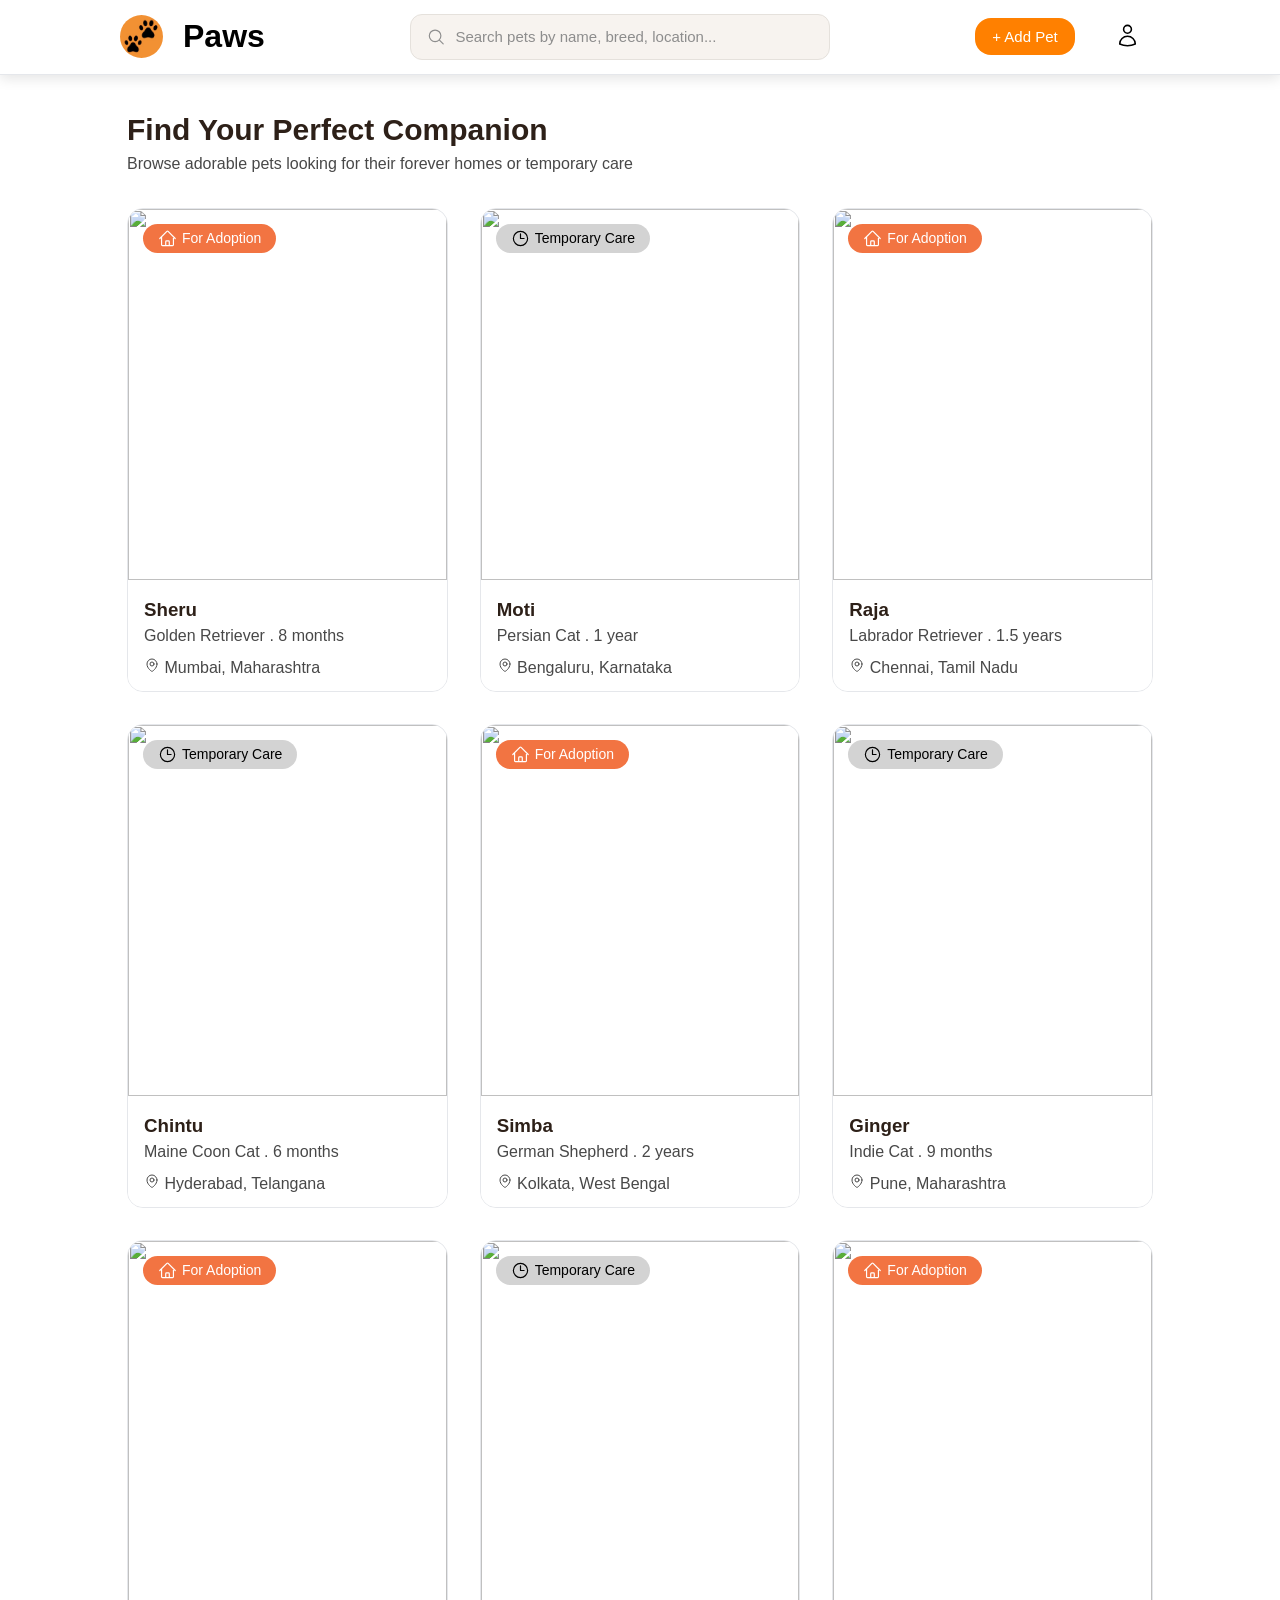
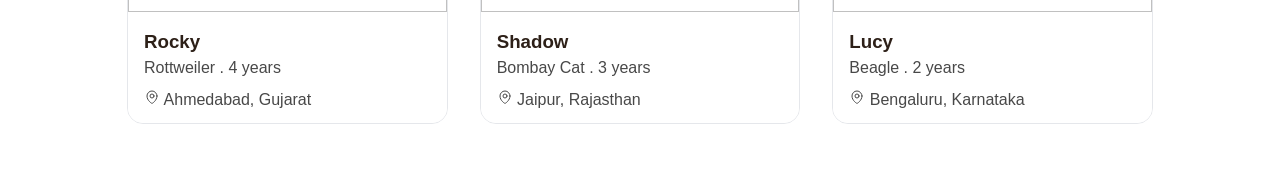
==== commit a6fced68: "Update pets information" ====
--- a/index.html
+++ b/index.html
@@ -35,9 +35,9 @@
       <p>Browse adorable pets looking for their forever homes or temporary care</p>
     </div>
   
-    <div class="cards-container" id="cards-container"> </div>
+    <div class="cards-container"> </div>
   </div>
-  
+
   <script type="module" src="./scripts/index.js"></script>
 </body>
 </html>
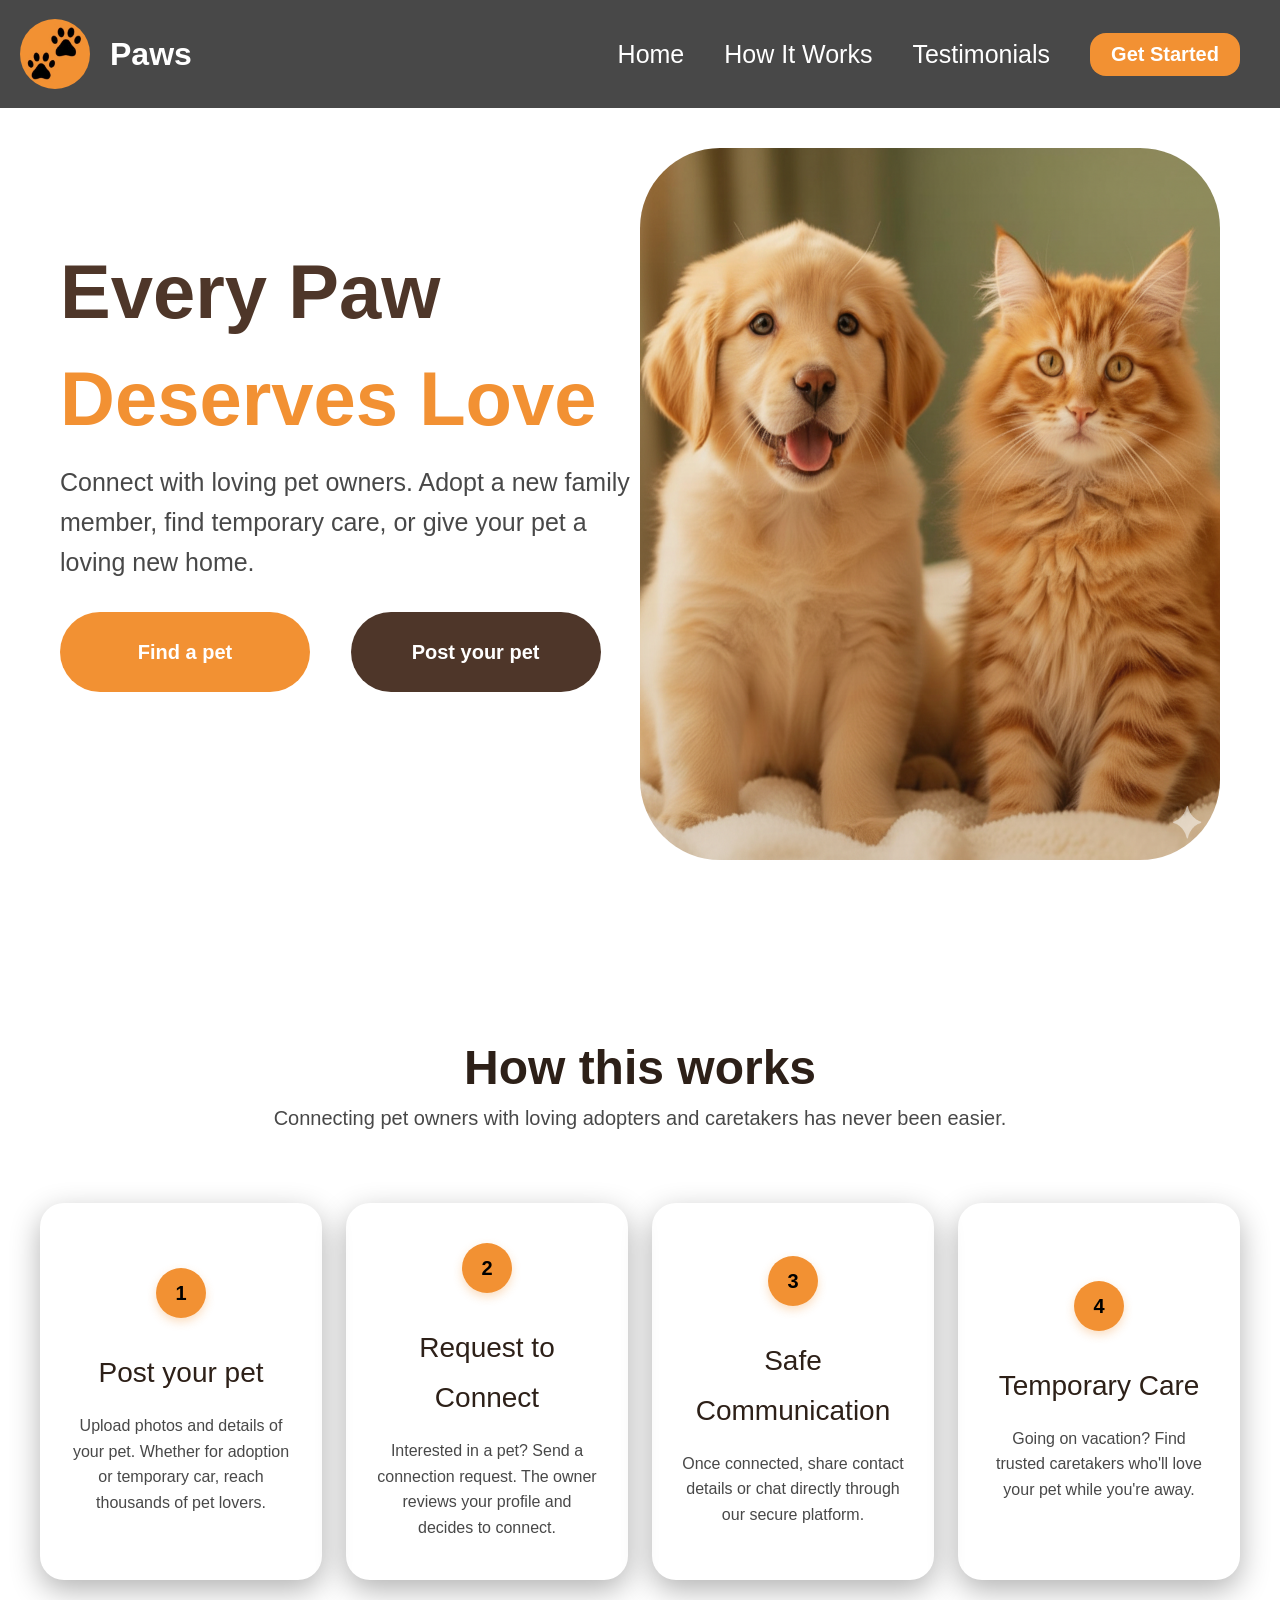
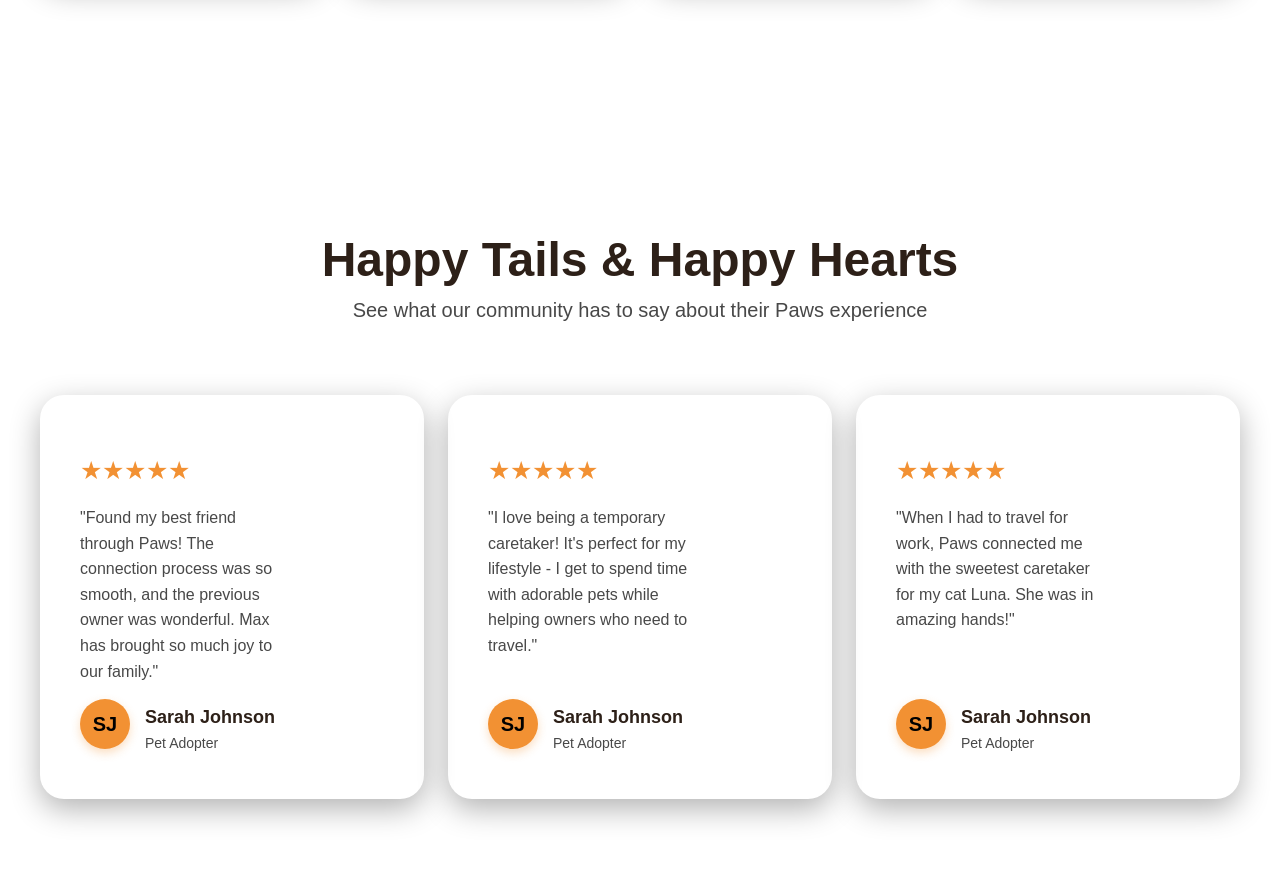
==== commit 8d375845: "Complete the platform" ====
--- a/index.html
+++ b/index.html
@@ -1,43 +1,134 @@
 <!DOCTYPE html>
 <html lang="en">
 <head>
-  <meta charset="UTF-8">
-  <meta name="viewport" content="width=device-width, initial-scale=1.0">
-  <title>Paws Main</title>
-  <link rel="stylesheet" href="./styles/index.css">
+    <meta charset="UTF-8">
+    <meta name="viewport" content="width=device-width, initial-scale=1.0">
+    <title>Paws Home</title>
+    <link rel="stylesheet" href="styles/index.css">
 </head>
-  <body>
-
+<body>
   <div class="navbar">
     <div class="left-navbar">
       <img src="./images/logo.jpg" id="logo">
       <h1>Paws</h1>
     </div>
+    <div class="right-navbar">
+      <button id="home">Home</button>
+      <button id="how-it-works">How It Works</button>
+      <button id="testimonials">Testimonials</button>
+      <button id="login-btn">Get Started</button>
+    </div>
+  </div>
 
-    <div class="search-wrapper">
-      <svg xmlns="http://www.w3.org/2000/svg" fill="none" viewBox="0 0 24 24" stroke-width="1.5" stroke="currentColor" class="search-icon">
-        <path stroke-linecap="round" stroke-linejoin="round" d="m21 21-5.197-5.197m0 0A7.5 7.5 0 1 0 5.196 5.196a7.5 7.5 0 0 0 10.607 10.607Z" />
-      </svg>
-      <input type="search" placeholder="Search pets by name, breed, location..." />
+  <div class="zeroeth-scroll">
+    <div class="zeroeth-scroll-container">
+      <div class="left-half">
+
+        <h1 style="color:#4E3629">Every Paw</h1>
+        <h1 style="color:#F29133">Deserves Love</h1>
+
+        <h3>Connect with loving pet owners. Adopt a new family member, find temporary care, or give your pet a loving new home.</h3>
+
+        <div class="left-half-btns">
+          <button id="find-a-pet">Find a pet</button>
+          <button id="post-your-pet">Post your pet</button>
+        </div>
+      </div>
+      <div class="right-half">
+
+        <img src="./images/home.png">
+
+      </div>
+    </div>
+  </div>
+
+  <div class="about">
+    <div class="about-container">
+      <div class="about-container-headings">
+        <h1>How this works</h1>
+        <h3>Connecting pet owners with loving adopters and caretakers has never been easier.</h3>
+      </div>
+      <div class="about-container-cards">
+
+        <div class="card card1">
+          <div class="circular-icon">1</div>
+          <h2>Post your pet</h2>
+          <p>Upload photos and details of your pet. Whether for adoption or temporary car, reach thousands of pet lovers.</p>
+        </div>
+
+        <div class="card card2">
+          <div class="circular-icon">2</div>
+          <h2>Request to Connect</h2>
+          <p>Interested in a pet? Send a connection request. The owner reviews your profile and decides to connect.</p>
+        </div>
+
+        <div class="card card3">
+          <div class="circular-icon">3</div>
+          <h2>Safe Communication</h2>
+          <p>Once connected, share contact details or chat directly through our secure platform.</p>
+        </div>
+
+        <div class="card card4">
+          <div class="circular-icon">4</div>
+          <h2>Temporary Care</h2>
+          <p>Going on vacation? Find trusted caretakers who'll love your pet while you're away.</p>
+        </div>
+
+      </div>
+    </div>
+  </div>
+
+  <div class="testimonials">
+
+    <div class="testimonials-container">
+
+      <div class="testimonials-container-headings">
+        <h1>Happy Tails & Happy Hearts</h1>
+        <h3>See what our community has to say about their Paws experience</h3>
+      </div>
+
+      <div class="testimonials-container-cards">
+        <div class="testimonialCard card1">
+          <div class="stars">★★★★★</div>
+          <p>"Found my best friend through Paws! The connection process was so smooth, and the previous owner was wonderful. Max has brought so much joy to our family."</p>
+          <div class="profile-section">
+            <div class="circular-icon profile-sj">SJ</div>
+            <div class="profile-info">
+              <h4>Sarah Johnson</h4>
+              <span>Pet Adopter</span>
+            </div>
+          </div>
+        </div>
+
+        <div class="testimonialCard card2">
+          <div class="stars">★★★★★</div>
+          <p>"I love being a temporary caretaker! It's perfect for my lifestyle - I get to spend time with adorable pets while helping owners who need to travel."</p>
+          <div class="profile-section">
+            <div class="circular-icon profile-sj">SJ</div>
+            <div class="profile-info">
+              <h4>Sarah Johnson</h4>
+              <span>Pet Adopter</span>
+            </div>
+          </div>
+        </div>
+
+        <div class="testimonialCard card3">
+          <div class="stars">★★★★★</div>
+          <p>"When I had to travel for work, Paws connected me with the sweetest caretaker for my cat Luna. She was in amazing hands!"</p>
+          <div class="profile-section">
+            <div class="circular-icon profile-sj">SJ</div>
+            <div class="profile-info">
+              <h4>Sarah Johnson</h4>
+              <span>Pet Adopter</span>
+            </div>
+          </div>
+        </div>
+
+      </div>
+
     </div>
 
-    <div class="right-navbar">
-      <button id="add">+ Add Pet</button>
-      <svg xmlns="http://www.w3.org/2000/svg" fill="none" viewBox="0 0 24 24" stroke-width="1.5" stroke="currentColor" class="profile-icon">
-        <path stroke-linecap="round" stroke-linejoin="round" d="M15.75 6a3.75 3.75 0 1 1-7.5 0 3.75 3.75 0 0 1 7.5 0ZM4.501 20.118a7.5 7.5 0 0 1 14.998 0A17.933 17.933 0 0 1 12 21.75c-2.676 0-5.216-.584-7.499-1.632Z" />
-      </svg>
-    </div>
-  </div>  
-
-  <div class="body-container">
-    <div class="heading">
-      <h3>Find Your Perfect Companion</h3>
-      <p>Browse adorable pets looking for their forever homes or temporary care</p>
-    </div>
-  
-    <div class="cards-container"> </div>
   </div>
-
-  <script type="module" src="./scripts/index.js"></script>
+  <script src="scripts/index.js"></script>
 </body>
 </html>
--- a/styles/index.css
+++ b/styles/index.css
@@ -2,32 +2,36 @@
   margin:0;
   padding:0;
   box-sizing:border-box;
-  font-family:'Poppins',sans-serif;
-}
-
-body{
-  height:100vh;
+  font-family: 'Poppins', sans-serif;
+}
+
+h2{
+  font-size:28px;
+  font-weight:600;
+}
+
+p{
+  max-width: 70%;
+  margin: 0;
+  line-height: 1.6;
 }
 
 .navbar{
   position:sticky;
   top:0;
   padding:0 40px 0 20px;
-  background-color:white;
-  color:black;
-  height:8.3vh;
+  background-color:#484848;
+  color:white;
+  height:12vh;
   display:flex;
   align-items:center;
   justify-content:space-between;
-  border-bottom:1px solid #e5e7eb;
-  z-index:10;
-  box-shadow:0 4px 12px rgba(0, 0, 0, 0.1);
 }
 
 #logo{
   background-color:#F29133;
-  height:43px;
-  width:43px;
+  height:70px;
+  width:70px;
   border-radius:50rem;
 }
 
@@ -36,8 +40,6 @@
   justify-content:flex-start;
   align-items:center;
   gap:20px;
-  margin-left:100px;
-  font-size:16px;
 }
 
 .right-navbar{
@@ -45,202 +47,212 @@
   display:flex;
 }
 
-#add{
-  background-color:#ff8000;
-  width:100px;
-  font-size:15px;
+.right-navbar button{
+  background-color:#484848;
   border:none;
+  color:white;
+  font-size:25px;
+  cursor:pointer;
+}
+
+.right-navbar button:hover{
+  color:#F29133;
+}
+
+#login-btn{
+  width:150px;
   border-radius:1rem;
-  color:white;
-  padding:10px;
-}
-
-#add:hover{
-  background-color:#fab067;
-}
-
-.profile-icon{
-  position: relative;
-  height: 25px;
-  width: 25px;
-  margin-right: 100px;
-  margin-top: 5px;
+  background-color:#F29133;
+  color:white;
+  border:none;
+  font-weight:bold;
+  font-size:20px;
+  cursor:pointer;
+  padding:10px 15px;
+}
+
+#login-btn:hover{
+  background-color: #fdb36a;
+}
+
+.zeroeth-scroll,.about,.testimonials{
+  height:88vh;
+}
+
+.zeroeth-scroll-container{
+  display:flex;
+  flex-direction:row;
+  height:88vh;
+  padding:40px 60px;
+}
+
+.left-half,.right-half{
+  flex:1;
+}
+
+.left-half{
+  font-size:38px;
+  display:flex; 
+  flex-direction:column;
+  margin-top:100px;
+}
+
+.left-half h1{
+  margin-bottom: 20px;
+}
+
+.left-half h3{
+  color:#484848;
+  font-weight:500;
+  font-size:25px;
+  line-height:40px;
+} 
+
+.left-half-btns{
+  margin-top:30px;
+}
+
+#find-a-pet,#post-your-pet{
+  height:80px;
+  width:250px;
+  margin-right:30px;
+  border-radius:25rem;
+  border:none;  
+  font-size:20px;
+  font-weight:600;
+}
+
+#find-a-pet{
+  color:white;
+  background-color:#F29133;
+}
+
+#post-your-pet{
+  color:white;
+  background-color:#4E3629;
+}
+
+.right-half img{
+  width:100%;
+  height:100%;    
+  border-radius: 5rem;
+}
+
+.about-container,.testimonials-container{
+  text-align:center;
+  line-height:50px;
+}
+
+.about-container-headings,.testimonials-container-headings{
+  height:27vh;
+  display:flex;
+  flex-direction:column;
+  justify-content:flex-end;
+}
+
+.about-container-headings h1,.testimonials-container-headings h1{
+  color:#2D2018;
+  font-size:48px;
+}
+
+.about-container-headings h3,.testimonials-container-headings h3{
+  color:#484848;
+  font-size:20px;
+  font-weight:500;
+}
+
+.about-container-cards{
+  height:58vh;
+  display:grid;
+  grid-template-columns:1fr 1fr 1fr 1fr;
+  margin:60px 40px;
+  gap:24px;
+  height:auto; 
+}
+
+.card{
+  border-radius:24px;
+  box-shadow:0 10px 30px rgba(0, 0, 0, 0.3);
+  padding:40px 30px;
+  display:flex;
+  align-items:center;
+  justify-content:center;
+  flex-direction:column;
+}
+
+.card h2{
+  color:#2D2018;
+  font-weight:549;
+  margin: 20px 0 15px 0;
+}
+
+.card p{
+  color:#484848;
+  font-size:16px;
+  max-width:100%;
+  line-height:1.6;
+}
+
+.circular-icon{
+  height:50px;
+  width:50px;
+  border-radius:50%;
+  color:black;
+  background-color:#F29133;
+  display:flex;
+  align-items:center;
+  justify-content:center;
+  font-weight:bold;
+  font-size:20px;
+  margin-bottom:10px;
+  box-shadow:0 4px 10px rgba(242, 145, 51, 0.3);
+}
+
+.testimonials-container-cards{
+  display:grid;
+  grid-template-columns:1fr 1fr 1fr;
+  margin:60px 40px;
+  gap:24px;
+}
+
+.testimonialCard{
+  border-radius:24px;
+  box-shadow:0 10px 30px rgba(0, 0, 0, 0.3);
+  padding:40px;
+  display:flex;
+  align-items:flex-start;
+  text-align:left;
+  flex-direction:column;
+}
+
+.stars{
+  font-size:25px;
+  color:#F29133;
+  margin:10px 0;
+}
+
+.testimonialCard p{
+  color:#484848;
+  font-size:16px;
+  line-height:1.6;
+  margin-bottom:15px;
+}
+
+.profile-section {
   display: flex;
   align-items: center;
-  justify-content: center;
-  z-index:1;
-  cursor: pointer;
-  border-radius: 50%;
-}
-
-.profile-icon:hover{
-  color: white;
-  background-color:#2D2018;
-  outline: 6px solid #2D2018;
-  outline-offset: -1px;
-}
-
-.search-wrapper {
-  display: flex;
-  align-items: center;
-  gap: 10px;
-  width: 420px;
-  padding: 12px 16px;
-  background-color: #f7f3ef;   
-  border: 1px solid #e5e1dc;
-  border-radius: 12px;
-}
-
-.search-wrapper input {
-  border: none;
-  outline: none;
-  background: transparent;
-  width: 100%;
-  font-size: 15px;
-  color: #333;
-}
-
-.search-wrapper input::placeholder {
-  color: #8d8d8d;
-}
-
-.search-wrapper:focus-within{
-  box-shadow: 0 0 0 1px #f29133;  
-  outline-offset: -1px;
-}
-
-.search-icon{
-  height:20px;
-  width:20px;
-  color:#8d8d8d;
-}
-
-.body-container{
-  margin:0;
-  padding: 32px 127px 64px;
-}
-
-.heading{
+  gap: 15px;
+  margin-top: auto; 
   line-height:1.5;
-  margin-bottom:32px;
-}
-
-.heading h3{
-  font-size:30px;
-  color:#2D2018;
-}
-
-.heading p{
-  font-size:16px;
-  color:#484848;
-}
-
-.cards-container{
-  height:auto;
-  width:auto;
-  display:grid;
-  grid-template-columns:1fr 1fr 1fr;
-  gap:32px;
-}
-
-.card{
-  height:484px;
-  border-radius:1rem;
-  overflow:hidden;
-  background:white;
-  display:flex;
-  flex-direction:column;
-  border: 1px solid #e5e7eb;
-  overflow:hidden;
-}
-
-.image-container{
-  position:relative;
-  height:77%;
-  width:100%;
-  display:block;
-  transition: transform 0.3s ease;
-  flex-shrink:0;
-}
-
-.badge1 {
-  position: absolute;
-  top: 15px;
-  left: 15px;
-  background-color: #f27442;
-  color: white;
-  padding: 5px 15px;
-  border-radius: 20px;
+}
+
+.profile-info h4 {
+  margin: 0;
+  font-size: 18px;
+  color: #2D2018;
+}
+
+.profile-info span {
   font-size: 14px;
-  display: flex;
-  align-items: center;
-  gap: 5px;
-  z-index:1;
-}
-
-.badge2{
-  position: absolute;
-  top: 15px;
-  left: 15px;
-  background-color:#d3d3d3;
-  color:black;
-  padding: 5px 15px;
-  border-radius: 20px;
-  font-size: 14px;
-  display: flex;
-  align-items: center;
-  gap: 5px;
-  z-index:1;
-}
-
-.home-icon{
-  height:19px;
-  width:19px;
-}
-
-.clock-icon{
-  height:19px;
-  width:19px;
-}
-
-.card-image{
-  height:100%;
-  width:100%;
-  object-fit:fill;
-}
-
-.card:hover{
-  box-shadow:0 4px 12px -5px rgba(0, 0, 0, 0.3);
-  cursor:pointer;
-}
-
-.card-content{
-  z-index:1;
-  height:23%;
-  padding:16px;
-  display:flex;
-  flex-direction:column;
-  justify-content:flex-start;
-  line-height:1.5;
-  background-color:white;
-  box-sizing:border-box;
-}
-
-.card-content h3{
-  color:#2D2018;
-}
-
-.card-content p{
-  color:#484848;
-}
-
-.loc{
-  line-height:2.5;
-}
-
-.loc-icon{
-  height:16px;
-  width:16px;
-  background-color:none;
-  flex-shrink:0;
-}+  color: #484848;
+} 
